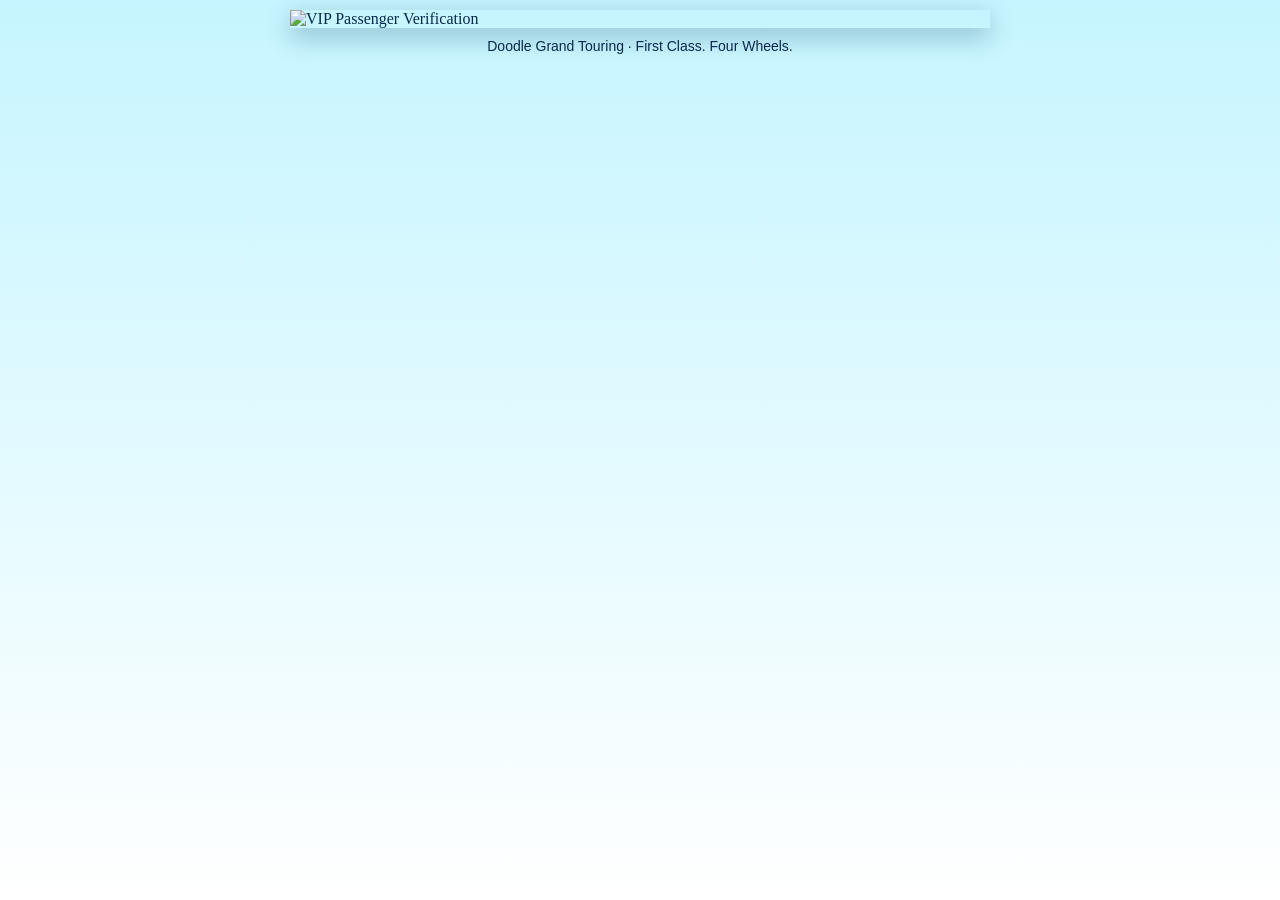
==== qr1.html @ 4527dd1b "Add files via upload" ====
<!doctype html><html lang="en"><head><meta charset="utf-8"><meta name="viewport" content="width=device-width,initial-scale=1"><meta name="theme-color" content="#00a7ca"><title>VIP Passenger Verification — Doodle Grand Touring</title><link rel="stylesheet" href="style.css"></head><body><main class="page"><img class="art" src="assets/qr1.png" alt="VIP Passenger Verification"><div class="nav">Doodle Grand Touring · First Class. Four Wheels.</div></main></body></html>
---- style.css ----
*{box-sizing:border-box}html{background:#e6f9ff}body{margin:0;font-family:Georgia,serif;color:#07294e;background:linear-gradient(#c6f5ff,#fff);min-height:100vh}.page{max-width:720px;margin:0 auto;padding:10px 10px 25px}.art{width:100%;height:auto;display:block;box-shadow:0 8px 26px #04385a55}.stage{position:relative;width:100%}.word{position:absolute;top:54.7%;height:7.6%;width:21.7%;padding:0;border:2px solid transparent;border-radius:8px;background:transparent;color:#062a4a;font-weight:800;font-size:clamp(12px,3vw,22px);font-family:Georgia,serif;cursor:pointer;display:flex;align-items:center;justify-content:center;text-align:center;line-height:1.1}.word:focus-visible{outline:3px solid #00a9c5}.word.revealed{background:#fff5d9ee;border:2px solid #d4a85a;box-shadow:0 2px 8px #0015}.word:nth-of-type(1){left:16.2%}.word:nth-of-type(2){left:39.8%}.word:nth-of-type(3){left:63.3%}.help{text-align:center;background:white;border:1px solid #0b9dbb;border-radius:10px;padding:12px;margin:12px auto;font:16px/1.4 Arial,sans-serif}.nav{text-align:center;padding:10px;font:14px Arial,sans-serif}.nav a{color:#075b88}
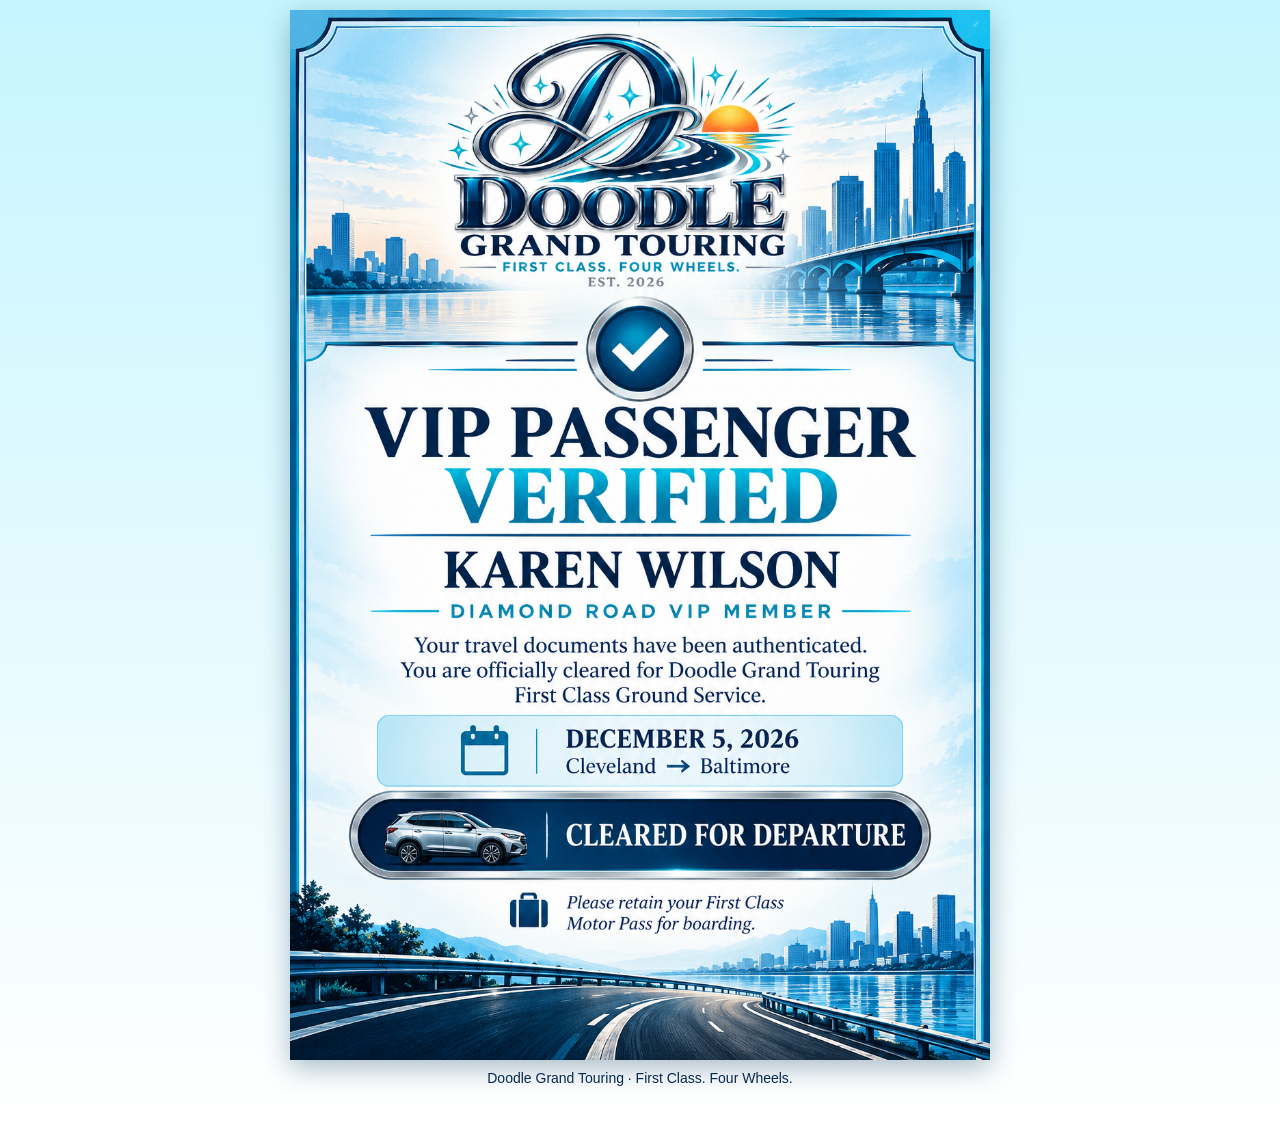
==== commit 10d23333: "Change image source in qr1.html Updated image source path for QR code." ====
--- a/qr1.html
+++ b/qr1.html
@@ -1 +1 @@
-<!doctype html><html lang="en"><head><meta charset="utf-8"><meta name="viewport" content="width=device-width,initial-scale=1"><meta name="theme-color" content="#00a7ca"><title>VIP Passenger Verification — Doodle Grand Touring</title><link rel="stylesheet" href="style.css"></head><body><main class="page"><img class="art" src="assets/qr1.png" alt="VIP Passenger Verification"><div class="nav">Doodle Grand Touring · First Class. Four Wheels.</div></main></body></html>+<!doctype html><html lang="en"><head><meta charset="utf-8"><meta name="viewport" content="width=device-width,initial-scale=1"><meta name="theme-color" content="#00a7ca"><title>VIP Passenger Verification — Doodle Grand Touring</title><link rel="stylesheet" href="style.css"></head><body><main class="page"><img class="art" src="/qr1.png" alt="VIP Passenger Verification"><div class="nav">Doodle Grand Touring · First Class. Four Wheels.</div></main></body></html>
